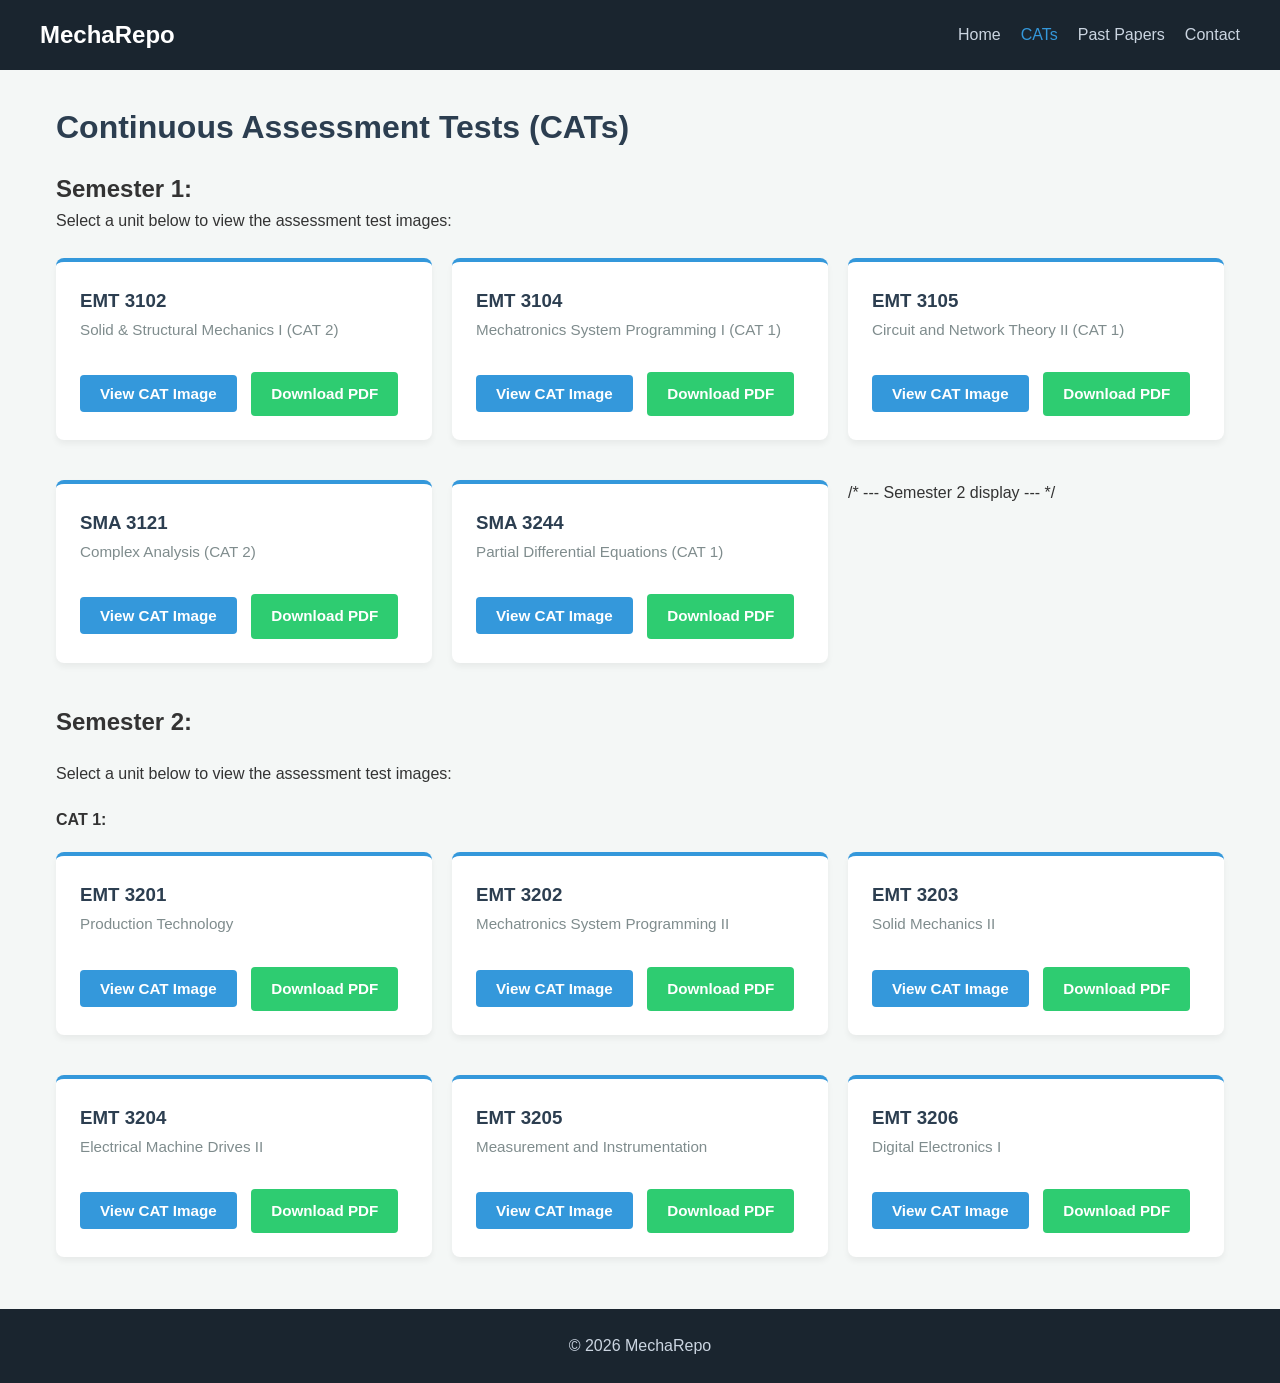
==== cats.html @ c4369304 "Updating cat 1" ====
<!DOCTYPE html>
<html lang="en">
<head>
    <meta charset="UTF-8">
    <meta name="viewport" content="width=device-width, initial-scale=1.0">
    <title>MechaRepo - CATs</title>
    <link rel="stylesheet" href="css/style.css">
    <style>
        /* Matches your clean card layout */
        .card {
            background: #fff;
            padding: 1.5rem;
            border-radius: 8px;
            box-shadow: 0 4px 6px rgba(0,0,0,0.05);
            border-top: 4px solid #3498db;
            margin-bottom: 20px;
        }

        .card h3 {
            margin-bottom: 2px;
            color: #2c3e50;
        }

        .unit-subtitle {
            color: #7f8c8d;
            font-size: 0.95rem;
            margin-bottom: 15px;
        }

        .btn-view {
            display: inline-block;
            background-color: #3498db;
            color: white;
            padding: 10px 20px;
            text-decoration: none;
            border-radius: 4px;
            font-weight: bold;
            border: none;
            cursor: pointer;
            font-size: 0.95rem;
        }

        .btn-view:hover {
            background-color: #2980b9;
        }

        /* HIDES THE IMAGES BY DEFAULT ON THE MAIN CARD */
        .hidden-gallery {
            display: none;
        }

        /* THE POP-UP OVERLAY (MODAL) BACKGROUND */
        .modal-overlay {
            display: none; 
            position: fixed;
            top: 0;
            left: 0;
            width: 100%;
            height: 100%;
            background: rgba(0, 0, 0, 0.92); /* Darkened for better focus on content */
            z-index: 1000;
            overflow-y: auto; 
            overflow-x: auto; /* ✅ Added to allow dragging left/right when zoomed on phones */
            padding: 80px 20px 40px 20px; /* Top padding clears the fixed control bar */
        }

        /* FIXED ZOOM CONTROL BAR AT THE TOP */
        .zoom-control-bar {
            position: fixed;
            top: 0;
            left: 0;
            width: 100%;
            background: #1a252f;
            padding: 12px;
            display: flex;
            justify-content: center;
            gap: 15px;
            z-index: 1020;
            box-shadow: 0 4px 10px rgba(0,0,0,0.3);
        }

        .zoom-btn {
            background: #34495e;
            color: white;
            border: none;
            padding: 8px 16px;
            font-size: 0.95rem;
            font-weight: bold;
            border-radius: 4px;
            cursor: pointer;
            transition: background 0.2s;
        }

        .zoom-btn:hover {
            background: #3498db;
        }

        /* Container that holds the stacked images inside the pop-up */
        .modal-content {
            display: flex;
            flex-direction: column;
            align-items: center;
            gap: 20px;
            max-width: 850px;
            margin: 0 auto;
            position: relative;
            transition: max-width 0.2s ease-in-out; /* Animates the zooming effect smoothly */
        }

        .modal-content img {
            width: 100%;
            height: auto;
            border-radius: 6px;
            box-shadow: 0 4px 20px rgba(0,0,0,0.3);
        }

        /* Fixed Close Button at the top right */
        .close-modal-btn {
            position: fixed;
            top: 10px;
            right: 20px;
            background: #e74c3c;
            color: white;
            border: none;
            font-size: 1.2rem;
            font-weight: bold;
            padding: 8px 14px;
            border-radius: 4px;
            cursor: pointer;
            z-index: 1030;
        }

        .close-modal-btn:hover {
            background: #c0392b;
        }
    </style>
</head>
<body>

    <header>
        <nav>
            <div class="logo">MechaRepo</div>
            <ul>
                <li><a href="index.html">Home</a></li>
                <li><a href="cats.html" class="active">CATs</a></li>
                <li><a href="pastpapers.html">Past Papers</a></li>
                <li><a href="contact.html">Contact</a></li>
            </ul>
        </nav>
    </header>

    <main>
        <h1>Continuous Assessment Tests (CATs)</h1>
         <h2>Semester 1:</h2>
           <p>Select a unit below to view the assessment test images:</p>

        <div class="grid-container">
            
            <div class="card">
                <h3>EMT 3102</h3>
                <div class="unit-subtitle">Solid & Structural Mechanics I (CAT 2)</div>
                <button class="btn-view" onclick="openPaper(this)">View CAT Image</button>
                <a href="assets/downloads/emt3102_cat2.pdf" download class="btn-view" style="background-color: #2ecc71; margin-left: 10px;">Download PDF</a>
                
                <div class="hidden-gallery">
                    <img src="files/emt3102_cat2_page1.jpg" alt="Page 1">
                    <img src="files/emt3102_cat2_page2.jpg" alt="Page 2">
                </div>
            </div>

            <div class="card">
                <h3>EMT 3104</h3>
                <div class="unit-subtitle">Mechatronics System Programming I (CAT 1)</div>
                <button class="btn-view" onclick="openPaper(this)">View CAT Image</button>
                <a href="assets/downloads/emt3104_cat1.pdf" download class="btn-view" style="background-color: #2ecc71; margin-left: 10px;">Download PDF</a>
                
                <div class="hidden-gallery">
                    <img src="files/emt3104_cat1_page1.jpg" alt="Page 1">
                </div>
            </div>

            <div class="card">
                <h3>EMT 3105</h3>
                <div class="unit-subtitle">Circuit and Network Theory II (CAT 1)</div>
                <button class="btn-view" onclick="openPaper(this)">View CAT Image</button>
                <a href="assets/downloads/emt3105_cat1.pdf" download class="btn-view" style="background-color: #2ecc71; margin-left: 10px;">Download PDF</a>
                
                <div class="hidden-gallery">
                    <img src="files/emt3105_cat1_page1.jpg" alt="Page 1">
                </div>
            </div>

            <div class="card">
                <h3>SMA 3121</h3>
                <div class="unit-subtitle">Complex Analysis (CAT 2)</div>
                <button class="btn-view" onclick="openPaper(this)">View CAT Image</button>
                <a href="assets/downloads/sma3121_cat2.pdf" download class="btn-view" style="background-color: #2ecc71; margin-left: 10px;">Download PDF</a>
                
                <div class="hidden-gallery">
                    <img src="files/sma3121_cat2_page1.jpg" alt="Page 1">
                </div>
            </div>

            <div class="card">
                <h3>SMA 3244</h3>
                <div class="unit-subtitle">Partial Differential Equations (CAT 1)</div>
                <button class="btn-view" onclick="openPaper(this)">View CAT Image</button>
                <a href="assets/downloads/sma3244_cat1.pdf" download class="btn-view" style="background-color: #2ecc71; margin-left: 10px;">Download PDF</a>
                
                <div class="hidden-gallery">
                    <img src="files/sma3244_cat1_page1.jpg" alt="Page 1">
                </div>
            </div>
            /* --- Semester 2 display --- */
      <h2 class="semester-2">Semester 2:</h2>
     <p class="semester-2">Select a unit below to view the assessment test images:</p>
      <h4 class="semester-2">CAT 1:</h4>

     <div class="card">
                <h3>EMT 3201</h3>
                <div class="unit-subtitle">Production Technology</div>
                <button class="btn-view" onclick="openPaper(this)">View CAT Image</button>
                <a href="assets/downloads/emt3201_cat1.pdf" download class="btn-view" style="background-color: #2ecc71; margin-left: 10px;">Download PDF</a>
                
                <div class="hidden-gallery">
                    <img src="files/emt3201_cat1_page1.jpg" alt="Page 1">
                </div>
            </div>
   <div class="card">
                <h3>EMT 3202</h3>
                <div class="unit-subtitle">Mechatronics System Programming II</div>
                <button class="btn-view" onclick="openPaper(this)">View CAT Image</button>
                <a href="assets/downloads/emt3202_cat1.pdf" download class="btn-view" style="background-color: #2ecc71; margin-left: 10px;">Download PDF</a>
                
                <div class="hidden-gallery">
                    <img src="files/emt3202_cat1_page1.jpg" alt="Page 1">
                </div>
            </div>
    <div class="card">
                <h3>EMT 3203</h3>
                <div class="unit-subtitle">Solid Mechanics II</div>
                <button class="btn-view" onclick="openPaper(this)">View CAT Image</button>
                <a href="assets/downloads/emt3203_cat1.pdf" download class="btn-view" style="background-color: #2ecc71; margin-left: 10px;">Download PDF</a>
                
                <div class="hidden-gallery">
                    <img src="files/emt3203_cat1_page1.jpg" alt="Page 1">
                    <img src="files/emt3203_cat1_page2.jpg" alt="Page 2">
                </div>
            </div>
    <div class="card">
                <h3>EMT 3204</h3>
                <div class="unit-subtitle">Electrical Machine Drives II</div>
                <button class="btn-view" onclick="openPaper(this)">View CAT Image</button>
                <a href="assets/downloads/emt3203_cat1.pdf" download class="btn-view" style="background-color: #2ecc71; margin-left: 10px;">Download PDF</a>
                
                <div class="hidden-gallery">
                    <img src="files/emt3204_cat1_page1.jpg" alt="Page 1">
                    <img src="files/emt3204_cat1_page2.jpg" alt="Page 2">
                </div>
            </div>
     <div class="card">
                <h3>EMT 3205</h3>
                <div class="unit-subtitle">Measurement and Instrumentation</div>
                <button class="btn-view" onclick="openPaper(this)">View CAT Image</button>
                <a href="assets/downloads/emt3205_cat1.pdf" download class="btn-view" style="background-color: #2ecc71; margin-left: 10px;">Download PDF</a>
                
                <div class="hidden-gallery">
                    <img src="files/emt3205_cat1_page1.jpg" alt="Page 1">
                    <img src="files/emt3205_cat1_page2.jpg" alt="Page 2">
                </div>
            </div>
        <div class="card">
                <h3>EMT 3206</h3>
                <div class="unit-subtitle">Digital Electronics I</div>
                <button class="btn-view" onclick="openPaper(this)">View CAT Image</button>
                <a href="assets/downloads/emt3206_cat1.pdf" download class="btn-view" style="background-color: #2ecc71; margin-left: 10px;">Download PDF</a>
                
                <div class="hidden-gallery">
                    <img src="files/emt3206_cat1_page1.jpg" alt="Page 1">
                </div>
            </div>

        </div>
    </main>

    <div class="modal-overlay" id="paperModal">
        <div class="zoom-control-bar">
            <button class="zoom-btn" onclick="adjustZoom(100)">Zoom In (+)</button>
            <button class="zoom-btn" onclick="adjustZoom(-100)">Zoom Out (-)</button>
            <button class="zoom-btn" onclick="resetZoom()">Reset Size</button>
            <button class="close-modal-btn" onclick="closePaper()">CLOSE &times;</button>
        </div>
        
        <div class="modal-content" id="modalImagesContainer"></div>
    </div>

    <footer>
        <p>&copy; 2026 MechaRepo</p>
    </footer>

    <script>
        // Global tracking variable for handling the image container structural width
        let currentMaxWidth = 850; 

        function openPaper(buttonElement) {
            const hiddenGallery = buttonElement.parentElement.querySelector('.hidden-gallery');
            const modalContainer = document.getElementById('modalImagesContainer');
            
            // Clear old contents
            modalContainer.innerHTML = "";
            resetZoom(); // Always start at default size when opening a new unit
            
            // Get all images from the hidden gallery
            const images = hiddenGallery.querySelectorAll('img');
            
            images.forEach((img) => {
                // ✅ Clone and add the image to the popup ONLY (No download buttons generated here anymore)
                const clonedImg = img.cloneNode(true);
                modalContainer.appendChild(clonedImg);
            });
            
            // Open the pop-up window
            document.getElementById('paperModal').style.display = "block";
            document.body.style.overflow = "hidden";
        }

        // Start with a base width percentage
        let currentZoomPercentage = 100; 

        function adjustZoom(amount) {
            const modalImages = document.querySelectorAll('#modalImagesContainer img');
            
            // If amount is positive (100), zoom in. If negative (-100), zoom out.
            if (amount > 0) {
                currentZoomPercentage += 25; // Increase size by 25%
            } else {
                currentZoomPercentage -= 25; // Decrease size by 25%
            }

            // Don't let it shrink past 50% or grow past 300%
            if (currentZoomPercentage < 50) currentZoomPercentage = 50;
            if (currentZoomPercentage > 300) currentZoomPercentage = 300;

            // Apply the new width to every image inside the viewer container
            modalImages.forEach(img => {
                img.style.width = currentZoomPercentage + '%';
                img.style.maxWidth = 'none'; // Prevents CSS from trapping the image size
            });
        }

        function resetZoom() {
            // 1. Reset our tracking variable back to exactly 100%
            currentZoomPercentage = 100;

            // 2. Target the images inside the modal container
            const modalImages = document.querySelectorAll('#modalImagesContainer img');
            
            // 3. Force them back to standard size instantly
            modalImages.forEach(img => {
                img.style.width = '100%';
                img.style.maxWidth = '100%'; // Re-enables boundaries so it looks clean
            });
        }

        // This is the function that the Close button is looking for!
        function closePaper() {
            // 1. Find the modal window overlay
            const modal = document.getElementById('paperModal');
            
            if (modal) {
                // 2. Hide it completely from the screen
                modal.style.display = 'none'; 
            }
            
            // 3. Clear out the image container so the page runs fast and fresh next time
            const container = document.getElementById('modalImagesContainer');
            if (container) {
                container.innerHTML = '';
            }
            
            // 4. Set the zoom tracker back to 100%
            currentZoomPercentage = 100;
        }

        // --- MOBILE PINCH-TO-ZOOM TOUCH ENGINE ---
        let touchStartDist = 0;
        let initialZoomOnTouch = 100;

        // Target the container that holds the CAT images
        const imageContainer = document.getElementById('modalImagesContainer');

        if (imageContainer) {
            // 1. Detect when two fingers first hit the screen
            imageContainer.addEventListener('touchstart', function(e) {
                if (e.touches.length === 2) {
                    // Calculate the initial distance between finger 1 and finger 2
                    touchStartDist = Math.hypot(
                        e.touches[0].pageX - e.touches[1].pageX,
                        e.touches[0].pageY - e.touches[1].pageY
                    );
                    initialZoomOnTouch = currentZoomPercentage;
                }
            }, { passive: true });

            // 2. Track the fingers as they spread apart or pinch together
            imageContainer.addEventListener('touchmove', function(e) {
                if (e.touches.length === 2 && touchStartDist > 0) {
                    // Calculate the new distance between fingers
                    const currentDist = Math.hypot(
                        e.touches[0].pageX - e.touches[1].pageX,
                        e.touches[0].pageY - e.touches[1].pageY
                    );
                    
                    // Determine how much the user has pinched/spread
                    const scaleFactor = currentDist / touchStartDist;
                    let newZoom = initialZoomOnTouch * scaleFactor;

                    // Restrict zoom limits to match your buttons (50% to 300%)
                    if (newZoom < 50) newZoom = 50;
                    if (newZoom > 300) newZoom = 300;

                    // Update our global tracking variable so the buttons stay synced!
                    currentZoomPercentage = newZoom;

                    // Apply the zoom style to the images immediately
                    const modalImages = imageContainer.querySelectorAll('img');
                    modalImages.forEach(img => {
                        img.style.width = currentZoomPercentage + '%';
                        img.style.maxWidth = 'none'; // Unlocks the layout constraints
                    });
                }
            }, { passive: true });

            // 3. Reset tracking when fingers lift off the screen
            imageContainer.addEventListener('touchend', function(e) {
                if (e.touches.length < 2) {
                    touchStartDist = 0;
                }
            });
        }
    </script>
</body>
</html>
---- css/style.css ----
/* --- GLOBAL RESET & BASE STYLES --- */
* { 
    margin: 0; 
    padding: 0; 
    box-sizing: border-box; 
    font-family: sans-serif; 
}

body { 
    background-color: #f4f7f6; 
    color: #333; 
    line-height: 1.6; 
}

/* --- NAVIGATION HEADER --- */
header { 
    background-color: #1a252f; 
    padding: 1rem 2rem; 
    position: sticky; 
    top: 0; 
    z-index: 900; /* Stays beneath the pop-up viewer backdrop */
}

nav { 
    display: flex; 
    justify-content: space-between; 
    align-items: center; 
    max-width: 1200px; 
    margin: 0 auto; 
}

nav .logo { 
    color: #fff; 
    font-size: 1.5rem; 
    font-weight: bold; 
}

nav ul { 
    display: flex; 
    list-style: none; 
}

nav ul li { 
    margin-left: 20px; 
}

nav ul li a { 
    color: #cbd5e1; 
    text-decoration: none; 
    font-weight: 500;
    transition: color 0.2s ease;
}

nav ul li a:hover, nav ul li a.active { 
    color: #3498db; 
}

.semester-2 {
    grid-column: 1 / -1;
}
/* --- CORE LAYOUT STRUCTURE --- */
main { 
    max-width: 1200px; 
    margin: 2rem auto; 
    padding: 0 1rem; 
    min-height: 80vh; 
}

h1 { 
    margin-bottom: 1rem; 
    color: #2c3e50; 
}

/* --- RESPONSIVE CARD GRID --- */
.grid-container { 
    display: grid; 
    grid-template-columns: repeat(auto-fill, minmax(280px, 1fr)); 
    gap: 20px; 
    margin-top: 1.5rem; 
}

/* --- DOCUMENT TRACKING CARDS --- */
.card { 
    background: #fff; 
    padding: 1.5rem; 
    border-radius: 8px; 
    box-shadow: 0 4px 6px rgba(0,0,0,0.05); 
    border-top: 4px solid #3498db; 
}

.unit-subtitle {
    color: #7f8c8d;
    font-size: 0.95rem;
    margin-bottom: 15px;
}

/* --- ACTION BUTTONS --- */
.btn-view, .btn-download { 
    display: inline-block; 
    background-color: #3498db; 
    color: #fff; 
    padding: 0.5rem 1rem; 
    text-decoration: none; 
    border-radius: 4px; 
    margin-top: 15px; 
    font-weight: bold;
    border: none;
    cursor: pointer;
    font-size: 0.95rem;
    transition: background-color 0.2s ease;
}

.btn-view:hover, .btn-download:hover { 
    background-color: #2980b9; 
}

/* Hidden gallery utility state descriptor */
.hidden-gallery { 
    display: none; 
}

/* --- CONTACT SCREEN COMPONENT --- */
.contact-form { 
    background: #fff; 
    padding: 2rem; 
    max-width: 600px; 
    margin: 0 auto; 
    border-radius: 8px; 
    box-shadow: 0 4px 6px rgba(0,0,0,0.05);
}

.form-group { 
    margin-bottom: 1.2rem; 
}

.form-group label { 
    display: block; 
    margin-bottom: 0.5rem; 
    font-weight: 500;
}

.form-group input, .form-group textarea { 
    width: 100%; 
    padding: 0.75rem; 
    border: 1px solid #ccc; 
    border-radius: 4px; 
    outline: none;
}

.form-group input:focus, .form-group textarea:focus {
    border-color: #3498db;
}

.btn-submit { 
    background-color: #2c3e50; 
    color: white; 
    padding: 0.75rem 1.5rem; 
    border: none; 
    border-radius: 4px; 
    cursor: pointer; 
    font-weight: bold;
    transition: background-color 0.2s ease;
}

.btn-submit:hover {
    background-color: #1a252f;
}

/* --- POP-UP OVERLAY (MODAL) VIEWER --- */
.modal-overlay {
    display: none; 
    position: fixed;
    top: 0;
    left: 0;
    width: 100%;
    height: 100%;
    background: rgba(0, 0, 0, 0.92); 
    z-index: 1000;
    overflow-y: auto;
    overflow-x: auto; 
    padding: 100px 20px 40px 20px; /* Increased top padding to give room for wrapping buttons on phone layout */
}

/* FIXED ZOOM CONTROL PANEL DOCK */
.zoom-control-bar {
    position: fixed;
    top: 0;
    left: 0;
    width: 100%;
    background: #1a252f;
    padding: 12px 20px;
    display: flex;
    justify-content: center;
    align-items: center;
    gap: 15px;
    z-index: 1020;
    box-shadow: 0 4px 10px rgba(0,0,0,0.3);
}

.zoom-btn {
    background: #34495e;
    color: white;
    border: none;
    padding: 8px 16px;
    font-size: 0.95rem;
    font-weight: bold;
    border-radius: 4px;
    cursor: pointer;
    transition: background 0.2s;
}

.zoom-btn:hover {
    background: #3498db;
}

/* Dynamic container canvas tracking transitions */
.modal-content {
    display: flex;
    flex-direction: column;
    align-items: center;
    gap: 20px;
    max-width: 850px;
    margin: 0 auto;
    position: relative;
    transition: max-width 0.2s ease-in-out; 
}

.modal-content img {
    width: 100%;
    height: auto;
    border-radius: 6px;
    box-shadow: 0 4px 20px rgba(0,0,0,0.3);
}

/* Restructured Close Button to adapt correctly inside flex row layout */
.close-modal-btn {
    background: #e74c3c;
    color: white;
    border: none;
    font-size: 1.2rem;
    font-weight: bold;
    padding: 8px 14px;
    border-radius: 4px;
    cursor: pointer;
    transition: background 0.2s;
    margin-left: auto; /* Pushes the close button beautifully to the right side on desktop views */
}

.close-modal-btn:hover {
    background: #c0392b;
}

/* --- GLOBAL FOOTER CONFIG --- */
footer { 
    text-align: center; 
    padding: 1.5rem; 
    background-color: #1a252f; 
    color: #cbd5e1; 
    margin-top: 2rem; 
}

/* --- MOBILE RESPONSIVE ADAPTATIONS --- */
@media (max-width: 768px) {
    nav {
        flex-direction: column;
        gap: 15px;
    }
    nav ul {
        width: 100%;
        justify-content: center;
    }
    nav ul li {
        margin: 0 10px;
    }
    .zoom-control-bar {
        flex-wrap: wrap;       /* Safely drops elements down a row instead of smashing them together */
        gap: 8px;
        padding: 10px;
    }
    .zoom-btn {
        padding: 6px 12px;
        font-size: 0.85rem;
    }
    .close-modal-btn {
        margin-left: 0;        /* Resets the right-side push on phone views */
        width: 100%;           /* Gives close button its own full row space at the bottom of the controller panel if it wraps */
        text-align: center;
        padding: 6px 10px;
        font-size: 0.95rem;
    }
    .modal-overlay {
        padding-top: 140px;    /* Expands content margin to account for double-row control bar stack on small screens */
    }
    /* 📱 Absolute Mobile Layout Fix */
@media (max-width: 768px) {
    .zoom-control-bar {
        display: flex !important;
        flex-wrap: wrap !important; /* Forces the red button to a new line if it runs out of room */
        justify-content: center !important;
        gap: 8px !important;
        padding: 10px !important;
        height: auto !important;     /* Allows the bar to expand if buttons wrap */
    }

    .zoom-btn {
        padding: 6px 10px !important;
        font-size: 0.8rem !important;
        margin: 0 !important;
    }

    .close-modal-btn {
        position: static !important; /* Wipes out the fixed positioning that caused the overlap */
        padding: 6px 12px !important;
        font-size: 0.85rem !important;
        width: auto !important;
    }

    .modal-overlay {
        padding-top: 120px !important; /* Pushes the paper down so the expanded bar doesn't cover it */
    }
    
}
}
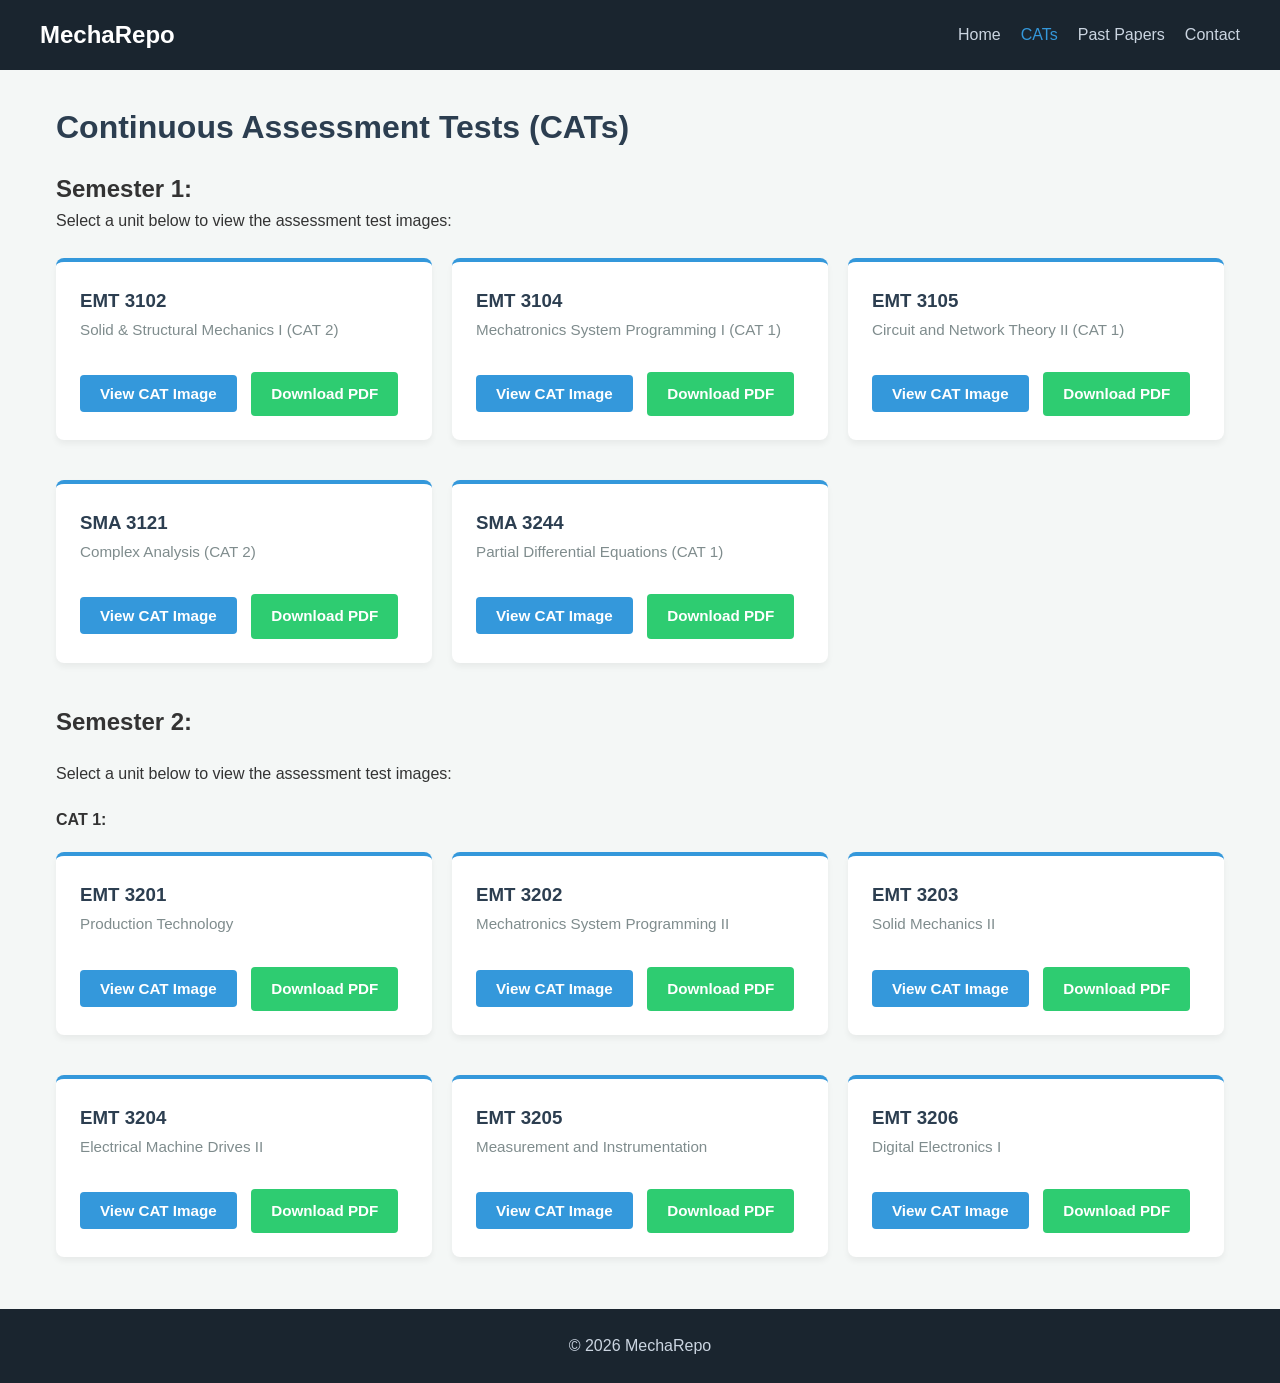
==== commit 606d8e00: "Update cats.html" ====
--- a/cats.html
+++ b/cats.html
@@ -211,7 +211,7 @@
                     <img src="files/sma3244_cat1_page1.jpg" alt="Page 1">
                 </div>
             </div>
-            /* --- Semester 2 display --- */
+            
       <h2 class="semester-2">Semester 2:</h2>
      <p class="semester-2">Select a unit below to view the assessment test images:</p>
       <h4 class="semester-2">CAT 1:</h4>
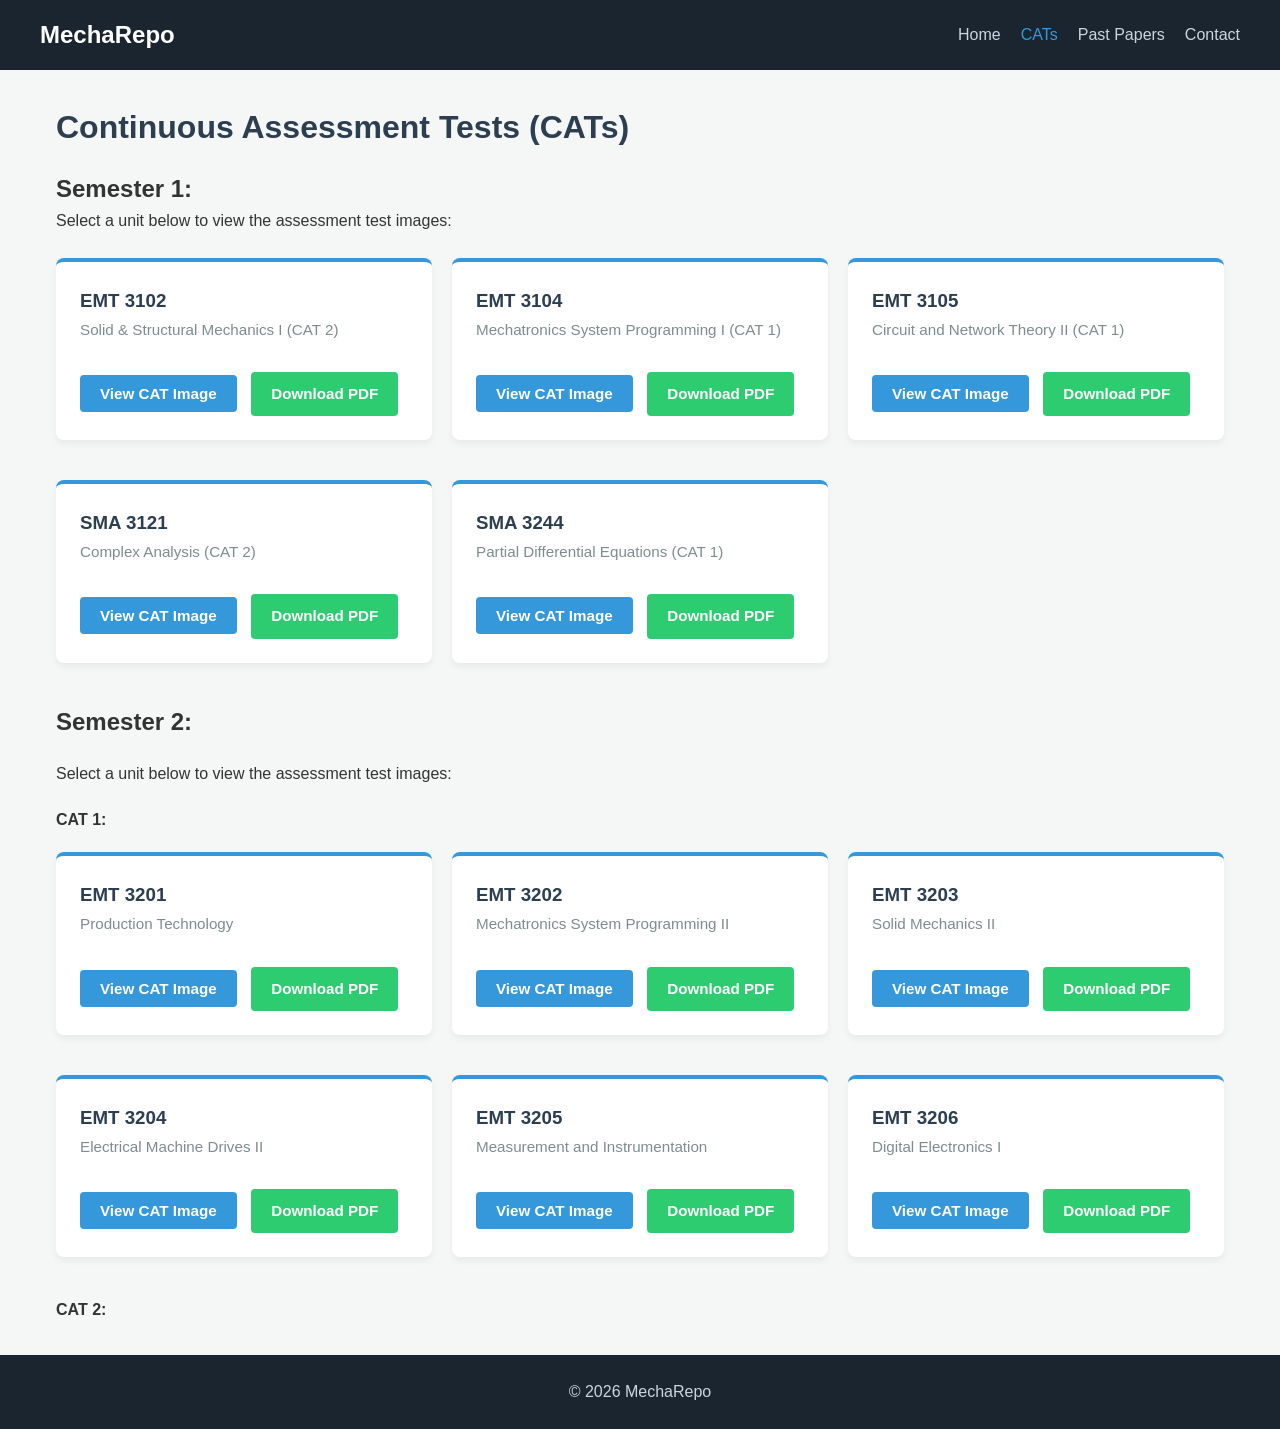
==== commit e380f4ce: "Cat 2" ====
--- a/cats.html
+++ b/cats.html
@@ -279,6 +279,7 @@
                     <img src="files/emt3206_cat1_page1.jpg" alt="Page 1">
                 </div>
             </div>
+        <h4 class="semester-2">CAT 2:</h4>
 
         </div>
     </main>
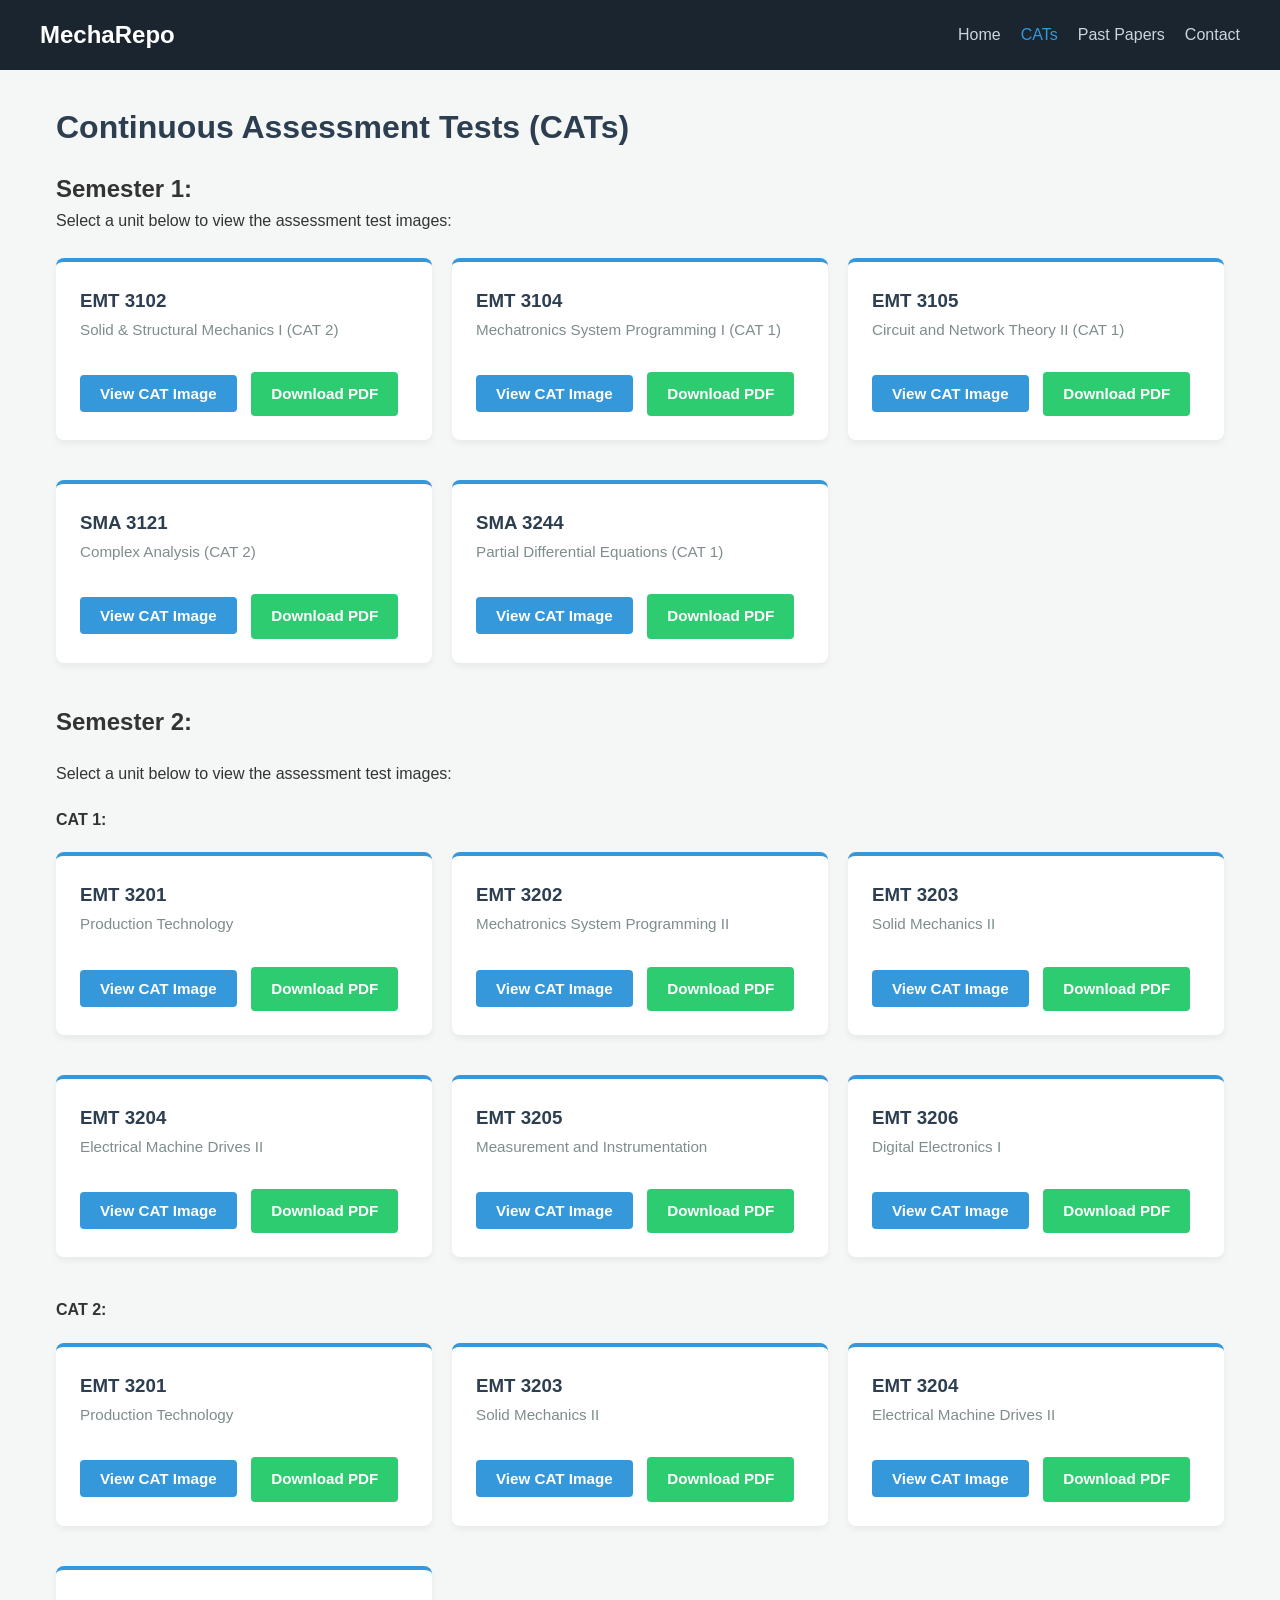
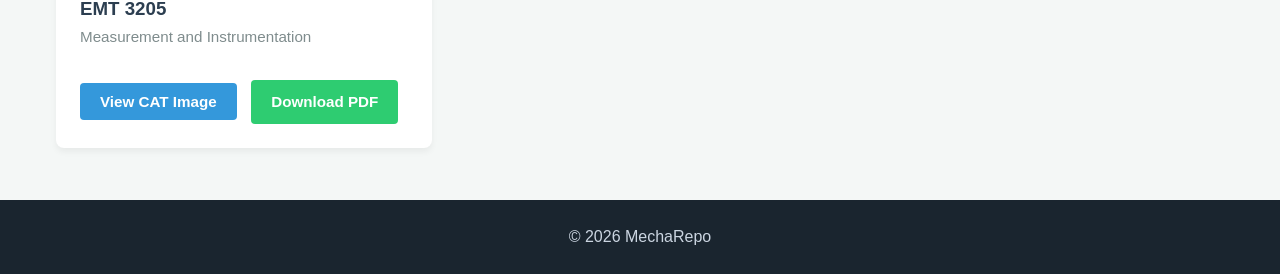
==== commit 5f13311f: "Update cats.html" ====
--- a/cats.html
+++ b/cats.html
@@ -280,7 +280,49 @@
                 </div>
             </div>
         <h4 class="semester-2">CAT 2:</h4>
-
+        <div class="card">
+                <h3>EMT 3201</h3>
+                <div class="unit-subtitle">Production Technology</div>
+                <button class="btn-view" onclick="openPaper(this)">View CAT Image</button>
+                <a href="assets/downloads/emt3201_cat2.pdf" download class="btn-view" style="background-color: #2ecc71; margin-left: 10px;">Download PDF</a>
+                
+                <div class="hidden-gallery">
+                    <img src="files/emt3201_cat2_page1.jpg" alt="Page 1">
+                </div>
+            </div>
+        <div class="card">
+                <h3>EMT 3203</h3>
+                <div class="unit-subtitle">Solid Mechanics II</div>
+                <button class="btn-view" onclick="openPaper(this)">View CAT Image</button>
+                <a href="assets/downloads/emt3203_cat2.pdf" download class="btn-view" style="background-color: #2ecc71; margin-left: 10px;">Download PDF</a>
+                
+                <div class="hidden-gallery">
+                    <img src="files/emt3203_cat2_page1.jpg" alt="Page 1">
+                    <img src="files/emt3203_cat2_page2.jpg" alt="Page 2">
+                </div>
+            </div>
+        <div class="card">
+                <h3>EMT 3204</h3>
+                <div class="unit-subtitle">Electrical Machine Drives II</div>
+                <button class="btn-view" onclick="openPaper(this)">View CAT Image</button>
+                <a href="assets/downloads/emt3203_cat2.pdf" download class="btn-view" style="background-color: #2ecc71; margin-left: 10px;">Download PDF</a>
+                
+                <div class="hidden-gallery">
+                    <img src="files/emt3204_cat2_page1.jpg" alt="Page 1">
+                    <img src="files/emt3204_cat2_page2.jpg" alt="Page 2">
+                </div>
+            </div>
+        <div class="card">
+                <h3>EMT 3205</h3>
+                <div class="unit-subtitle">Measurement and Instrumentation</div>
+                <button class="btn-view" onclick="openPaper(this)">View CAT Image</button>
+                <a href="assets/downloads/emt3205_cat2.pdf" download class="btn-view" style="background-color: #2ecc71; margin-left: 10px;">Download PDF</a>
+                
+                <div class="hidden-gallery">
+                    <img src="files/emt3205_cat2_page1.jpg" alt="Page 1">
+                    <img src="files/emt3205_cat2_page2.jpg" alt="Page 2">
+                </div>
+            </div>
         </div>
     </main>
 
